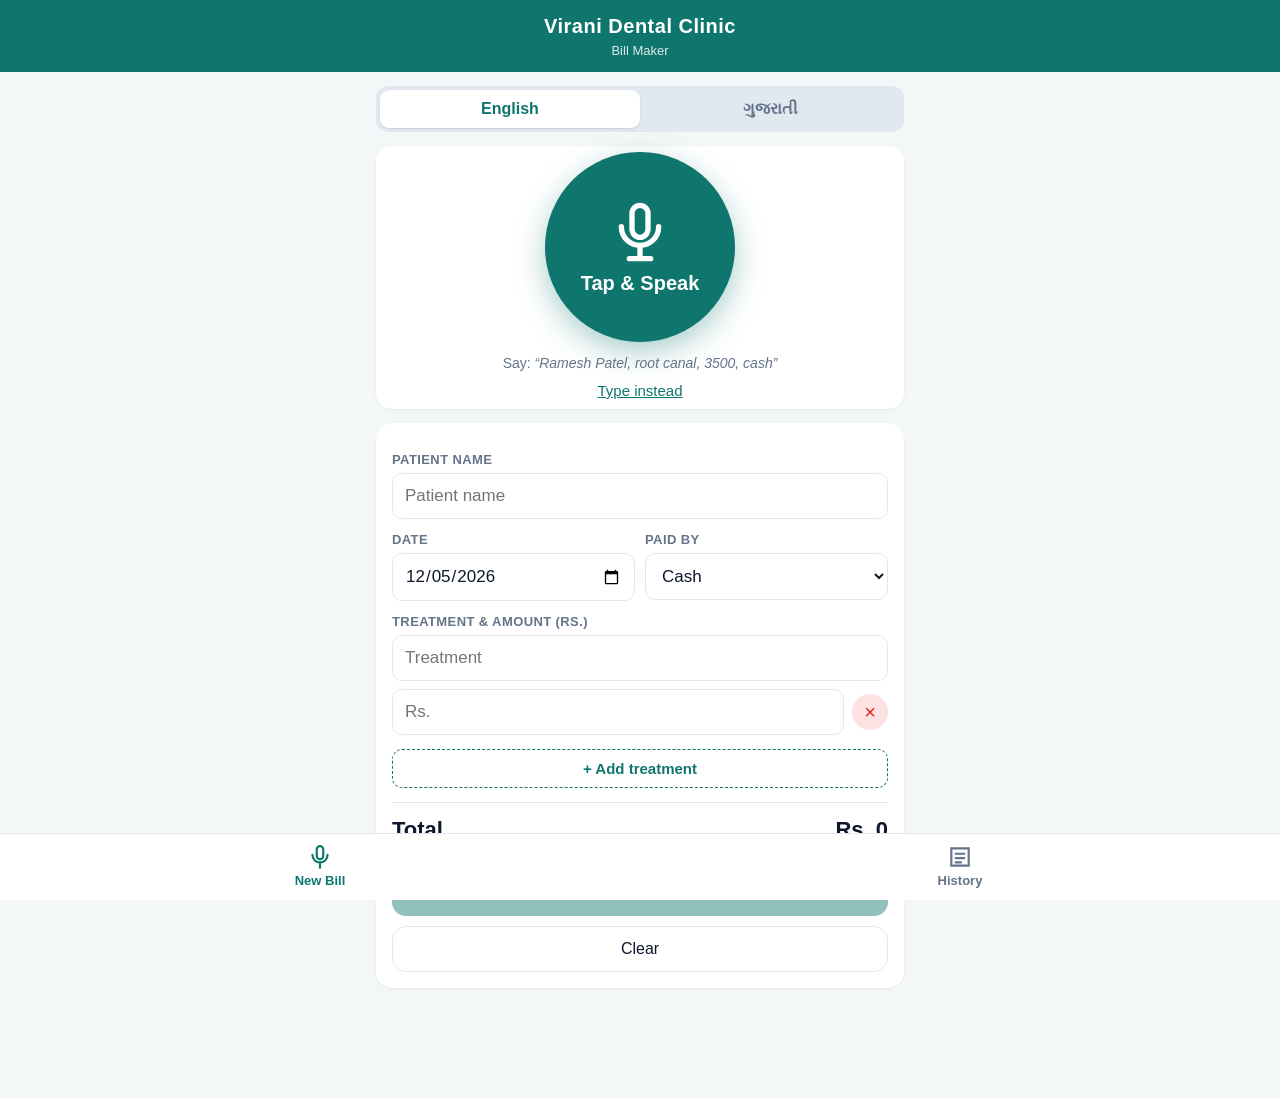
==== dental-bills/index.html @ dab7f84c "Add Virani Dental Clinic voice bill maker (iPhone web app) Co-Authored-By: Claude Opus 5.5 <noreply@" ====
<!doctype html>
<html lang="en">
<head>
<meta charset="utf-8">
<meta name="viewport" content="width=device-width, initial-scale=1, viewport-fit=cover">
<title>Virani Dental Bills</title>
<meta name="apple-mobile-web-app-title" content="Dental Bills">
<meta name="theme-color" content="#0f766e">
<link rel="apple-touch-icon" href="apple-touch-icon.png">
<link rel="icon" href="icon-512.png">
<style>
  :root {
    --teal: #0f766e; --teal-dark: #115e59; --teal-soft: #ccfbf1;
    --bg: #f4f7f7; --card: #fff; --ink: #0f172a; --muted: #64748b; --line: #e2e8f0;
    --red: #dc2626; --amber: #b45309;
  }
  * { box-sizing: border-box; -webkit-tap-highlight-color: transparent; }
  html, body { margin: 0; background: var(--bg); color: var(--ink);
    font: 17px/1.4 -apple-system, BlinkMacSystemFont, "Segoe UI", "Noto Sans Gujarati", sans-serif; }
  header { background: var(--teal); color: #fff; padding: calc(env(safe-area-inset-top) + 12px) 16px 12px; text-align: center; }
  header h1 { margin: 0; font-size: 20px; letter-spacing: .5px; }
  header p { margin: 2px 0 0; font-size: 13px; opacity: .85; }
  main { max-width: 560px; margin: 0 auto; padding: 14px 16px calc(96px + env(safe-area-inset-bottom)); }
  .tab { display: none; } .tab.on { display: block; }
  .card { background: var(--card); border-radius: 16px; padding: 16px; margin-bottom: 14px; box-shadow: 0 1px 3px rgba(0,0,0,.06); }

  .lang { display: flex; background: #e2e8f0; border-radius: 12px; padding: 4px; margin-bottom: 14px; }
  .lang button { flex: 1; border: 0; background: transparent; padding: 10px; border-radius: 9px; font-size: 16px; font-weight: 600; color: var(--muted); }
  .lang button.on { background: #fff; color: var(--teal); box-shadow: 0 1px 2px rgba(0,0,0,.1); }

  .micwrap { text-align: center; padding: 6px 0 2px; }
  #mic { width: 190px; height: 190px; border-radius: 50%; border: 0; background: var(--teal); color: #fff;
    font-size: 20px; font-weight: 700; box-shadow: 0 10px 30px rgba(15,118,110,.35); display: inline-flex;
    flex-direction: column; align-items: center; justify-content: center; gap: 8px; touch-action: manipulation; }
  #mic svg { width: 64px; height: 64px; }
  #mic.live { background: var(--red); box-shadow: 0 0 0 0 rgba(220,38,38,.5); animation: pulse 1.4s infinite; }
  @keyframes pulse { 0% { box-shadow: 0 0 0 0 rgba(220,38,38,.45); } 100% { box-shadow: 0 0 0 28px rgba(220,38,38,0); } }
  .hint { color: var(--muted); font-size: 14px; margin: 12px 0 0; }
  .heard { margin-top: 12px; padding: 10px 12px; border-radius: 10px; background: var(--teal-soft); color: var(--teal-dark); font-size: 15px; min-height: 22px; display: none; }
  .heard.show { display: block; }
  .msg { margin-top: 10px; font-size: 14px; color: var(--amber); display: none; }
  .msg.show { display: block; }
  .linkbtn { background: none; border: 0; color: var(--teal); font-size: 15px; text-decoration: underline; padding: 8px; }

  label { display: block; font-size: 13px; font-weight: 600; color: var(--muted); margin: 12px 0 4px; text-transform: uppercase; letter-spacing: .4px; }
  input, select, textarea { width: 100%; font-size: 17px; padding: 12px; border: 1px solid var(--line); border-radius: 10px; background: #fff; color: var(--ink); font-family: inherit; }
  input:focus, select:focus, textarea:focus { outline: 2px solid var(--teal); border-color: transparent; }
  .row2 { display: flex; gap: 10px; } .row2 > div { flex: 1; min-width: 0; }
  .item { display: flex; flex-wrap: wrap; gap: 8px; margin-bottom: 14px; align-items: center; }
  .item .d { flex: 1 1 100%; min-width: 0; } .item .a { flex: 1; min-width: 0; }
  .item .x { flex: none; width: 36px; height: 36px; border: 0; border-radius: 50%; background: #fee2e2; color: var(--red); font-size: 20px; line-height: 1; }
  .add { border: 1px dashed var(--teal); background: #fff; color: var(--teal); border-radius: 10px; padding: 10px; width: 100%; font-size: 15px; font-weight: 600; }
  .total { display: flex; justify-content: space-between; font-size: 22px; font-weight: 700; margin-top: 14px; padding-top: 12px; border-top: 1px solid var(--line); }
  .big { width: 100%; border: 0; border-radius: 14px; background: var(--teal); color: #fff; font-size: 19px; font-weight: 700; padding: 17px; margin-top: 14px; }
  .big:disabled { opacity: .45; }
  .ghost { width: 100%; border: 1px solid var(--line); border-radius: 14px; background: #fff; color: var(--ink); font-size: 16px; padding: 13px; margin-top: 10px; }

  nav { position: fixed; left: 0; right: 0; bottom: 0; display: flex; background: #fff; border-top: 1px solid var(--line); padding-bottom: env(safe-area-inset-bottom); }
  nav button { flex: 1; border: 0; background: none; padding: 10px 0 12px; font-size: 13px; font-weight: 600; color: var(--muted); display: flex; flex-direction: column; align-items: center; gap: 3px; }
  nav button svg { width: 26px; height: 26px; }
  nav button.on { color: var(--teal); }

  .stats { display: grid; grid-template-columns: repeat(3, 1fr); gap: 8px; margin-bottom: 14px; }
  .stat { background: #fff; border-radius: 14px; padding: 12px 8px; text-align: center; box-shadow: 0 1px 3px rgba(0,0,0,.06); }
  .stat b { display: block; font-size: 18px; font-variant-numeric: tabular-nums; }
  .stat span { font-size: 12px; color: var(--muted); }
  .filters { display: flex; gap: 8px; margin-bottom: 12px; } .filters > * { flex: 1; min-width: 0; }
  .day { margin: 16px 0 6px; display: flex; justify-content: space-between; font-size: 14px; font-weight: 700; color: var(--teal-dark); }
  .bill { background: #fff; border-radius: 12px; padding: 12px 14px; margin-bottom: 8px; display: flex; justify-content: space-between; gap: 10px; box-shadow: 0 1px 2px rgba(0,0,0,.05); }
  .bill .l { min-width: 0; } .bill .n { font-weight: 600; } .bill .p { font-size: 13px; color: var(--muted); white-space: nowrap; overflow: hidden; text-overflow: ellipsis; }
  .bill .r { text-align: right; flex: none; } .bill .amt { font-weight: 700; font-variant-numeric: tabular-nums; } .bill .no { font-size: 12px; color: var(--muted); }
  .empty { text-align: center; color: var(--muted); padding: 30px 10px; }

  .sheet { position: fixed; inset: 0; background: rgba(15,23,42,.45); display: none; align-items: flex-end; z-index: 10; }
  .sheet.show { display: flex; }
  .sheet .box { background: #fff; width: 100%; max-width: 560px; margin: 0 auto; border-radius: 18px 18px 0 0; padding: 18px 16px calc(18px + env(safe-area-inset-bottom)); }
  .sheet h3 { margin: 0 0 4px; } .sheet .sub { color: var(--muted); font-size: 14px; margin-bottom: 6px; }
  .danger { color: var(--red); }
  .toast { position: fixed; left: 50%; bottom: calc(90px + env(safe-area-inset-bottom)); transform: translateX(-50%); background: var(--ink); color: #fff; padding: 10px 18px; border-radius: 22px; font-size: 15px; opacity: 0; transition: opacity .25s; pointer-events: none; z-index: 20; white-space: nowrap; }
  .toast.show { opacity: 1; }
  .small { font-size: 13px; color: var(--muted); }
</style>
</head>
<body>
<header>
  <h1>Virani Dental Clinic</h1>
  <p>Bill Maker</p>
</header>

<main>
  <!-- ============ NEW BILL ============ -->
  <section id="tab-new" class="tab on">
    <div class="lang" id="lang">
      <button data-l="en-IN" class="on">English</button>
      <button data-l="gu-IN">ગુજરાતી</button>
    </div>

    <div class="card micwrap">
      <button id="mic" aria-label="Tap and speak">
        <svg viewBox="0 0 24 24" fill="none" stroke="currentColor" stroke-width="2" stroke-linecap="round" stroke-linejoin="round"><rect x="9" y="2" width="6" height="12" rx="3"/><path d="M5 10a7 7 0 0 0 14 0M12 17v5M8 22h8"/></svg>
        <span id="micLabel">Tap &amp; Speak</span>
      </button>
      <p class="hint" id="hint">Say: <i>“Ramesh Patel, root canal, 3500, cash”</i></p>
      <div class="heard" id="heard"></div>
      <div class="msg" id="msg"></div>
      <button class="linkbtn" id="typeToggle">Type instead</button>
      <div id="typeBox" style="display:none;text-align:left">
        <textarea id="typed" rows="2" placeholder="e.g. Ramesh Patel RCT 3500"></textarea>
        <button class="ghost" id="typedGo">Fill the bill from this</button>
      </div>
    </div>

    <div class="card">
      <label for="name">Patient name</label>
      <input id="name" autocomplete="off" autocapitalize="words" placeholder="Patient name">
      <div class="row2">
        <div><label for="date">Date</label><input id="date" type="date"></div>
        <div><label for="mode">Paid by</label>
          <select id="mode"><option>Cash</option><option>UPI</option><option>Card</option></select></div>
      </div>
      <label>Treatment &amp; amount (Rs.)</label>
      <div id="items"></div>
      <button class="add" id="addItem">+ Add treatment</button>
      <div class="total"><span>Total</span><span id="total">Rs. 0</span></div>
      <button class="big" id="make" disabled>Make Bill (PDF)</button>
      <button class="ghost" id="clear">Clear</button>
    </div>
    <datalist id="procList"></datalist>
  </section>

  <!-- ============ HISTORY ============ -->
  <section id="tab-hist" class="tab">
    <div class="stats">
      <div class="stat"><b id="sToday">0</b><span id="sTodayN">Today</span></div>
      <div class="stat"><b id="sMonth">0</b><span id="sMonthN">This month</span></div>
      <div class="stat"><b id="sAll">0</b><span id="sAllN">All bills</span></div>
    </div>
    <div class="filters">
      <select id="fMonth"></select>
      <input id="fSearch" placeholder="Search name" autocomplete="off">
    </div>
    <div class="card" style="padding:12px 14px" id="periodBox"><div class="total" style="margin:0;padding:0;border:0;font-size:18px"><span id="periodLabel">Total</span><span id="periodTotal">Rs. 0</span></div></div>
    <div id="list"></div>
    <button class="ghost" id="exportCsv">Download list (Excel / CSV)</button>
    <button class="ghost" id="backup">Backup all bills</button>
    <button class="ghost" id="restoreBtn">Restore from backup</button>
    <input type="file" id="restoreFile" accept=".json,application/json" style="display:none">
    <p class="small" style="text-align:center">Bills are saved only on this phone. Take a backup once a month.</p>
  </section>
</main>

<nav>
  <button data-t="new" class="on"><svg viewBox="0 0 24 24" fill="none" stroke="currentColor" stroke-width="2" stroke-linecap="round"><rect x="9" y="2" width="6" height="12" rx="3"/><path d="M5 10a7 7 0 0 0 14 0M12 17v5"/></svg>New Bill</button>
  <button data-t="hist"><svg viewBox="0 0 24 24" fill="none" stroke="currentColor" stroke-width="2" stroke-linecap="round"><path d="M4 4h16v16H4zM8 9h8M8 13h8M8 17h5"/></svg>History</button>
</nav>

<div class="sheet" id="sheet"><div class="box">
  <h3 id="shName"></h3>
  <div class="sub" id="shSub"></div>
  <div id="shItems" class="small"></div>
  <button class="big" id="shShare">Share / Print PDF</button>
  <button class="ghost" id="shEdit">Make a corrected copy</button>
  <button class="ghost danger" id="shDel">Delete bill</button>
  <button class="ghost" id="shClose">Close</button>
</div></div>
<div class="toast" id="toast"></div>

<script src="jspdf.umd.min.js"></script>
<script src="parser.js"></script>
<script>
(function () {
  'use strict';
  const $ = (id) => document.getElementById(id);
  const P = window.BillParser;
  const KEY = 'vdc_bills_v1', CKEY = 'vdc_counter_v1', LKEY = 'vdc_lang';
  const CLINIC = {
    name: 'VIRANI DENTAL CLINIC',
    doctor: 'Dr Sonal Virani',
    degree: 'BDS, MDS (Prosthodontics)',
    address: 'Virani Hospital, Gurukul Corner, Dhebar Road, Rajkot-360002',
    phone: '0281-2367367',
  };

  // ---------- storage ----------
  function load() { try { return JSON.parse(localStorage.getItem(KEY)) || []; } catch (e) { return []; } }
  function store(b) { try { localStorage.setItem(KEY, JSON.stringify(b)); return true; } catch (e) { alert('Could not save on this phone: ' + e.message); return false; } }
  function nextNo(bills) {
    let c = 0; try { c = parseInt(localStorage.getItem(CKEY) || '0', 10) || 0; } catch (e) {}
    const max = bills.reduce((m, b) => Math.max(m, b.no || 0), 0);
    return Math.max(c, max) + 1;
  }
  if (navigator.storage && navigator.storage.persist) navigator.storage.persist().catch(() => {});

  // ---------- helpers ----------
  const fmt = (n) => (Math.round(Number(n) || 0)).toLocaleString('en-IN');
  const today = () => { const d = new Date(); d.setMinutes(d.getMinutes() - d.getTimezoneOffset()); return d.toISOString().slice(0, 10); };
  const MON = ['Jan', 'Feb', 'Mar', 'Apr', 'May', 'Jun', 'Jul', 'Aug', 'Sep', 'Oct', 'Nov', 'Dec'];
  const DAYS = ['Sun', 'Mon', 'Tue', 'Wed', 'Thu', 'Fri', 'Sat'];
  function niceDate(iso, withDay) {
    const [y, m, d] = iso.split('-').map(Number);
    const dt = new Date(y, m - 1, d);
    return (withDay ? DAYS[dt.getDay()] + ', ' : '') + String(d).padStart(2, '0') + ' ' + MON[m - 1] + ' ' + y;
  }
  function toast(t) { const el = $('toast'); el.textContent = t; el.classList.add('show'); clearTimeout(toast.t); toast.t = setTimeout(() => el.classList.remove('show'), 2200); }
  function esc(s) { return String(s).replace(/[&<>"']/g, (c) => ({ '&': '&amp;', '<': '&lt;', '>': '&gt;', '"': '&quot;', "'": '&#39;' }[c])); }

  // ---------- tabs ----------
  document.querySelectorAll('nav button').forEach((b) => b.addEventListener('click', () => {
    document.querySelectorAll('nav button').forEach((x) => x.classList.toggle('on', x === b));
    document.querySelectorAll('.tab').forEach((t) => t.classList.toggle('on', t.id === 'tab-' + b.dataset.t));
    if (b.dataset.t === 'hist') renderHistory();
    window.scrollTo(0, 0);
  }));

  // ---------- language ----------
  let lang = 'en-IN';
  try { lang = localStorage.getItem(LKEY) || 'en-IN'; } catch (e) {}
  function setLang(l) {
    lang = l;
    try { localStorage.setItem(LKEY, l); } catch (e) {}
    document.querySelectorAll('#lang button').forEach((b) => b.classList.toggle('on', b.dataset.l === l));
    $('hint').innerHTML = l === 'gu-IN'
      ? 'બોલો: <i>“રમેશ પટેલ, રૂટ કેનાલ, સાડા ત્રણ હજાર, રોકડા”</i>'
      : 'Say: <i>“Ramesh Patel, root canal, 3500, cash”</i>';
  }
  document.querySelectorAll('#lang button').forEach((b) => b.addEventListener('click', () => setLang(b.dataset.l)));
  setLang(lang);

  // ---------- bill form ----------
  $('procList').innerHTML = P.PROCEDURES.map((p) => '<option value="' + esc(p) + '">').join('');
  function addItem(desc, amount) {
    const row = document.createElement('div');
    row.className = 'item';
    row.innerHTML = '<input class="d" list="procList" placeholder="Treatment"><input class="a" type="number" inputmode="numeric" placeholder="Rs.">' +
      '<button class="x" aria-label="Remove">×</button>';
    row.querySelector('.d').value = desc || '';
    row.querySelector('.a').value = amount ? Math.round(amount) : '';
    row.querySelector('.x').addEventListener('click', () => { row.remove(); if (!$('items').children.length) addItem(); update(); });
    row.querySelectorAll('input').forEach((i) => i.addEventListener('input', update));
    $('items').appendChild(row);
  }
  function readItems() {
    return Array.from($('items').children).map((r) => ({
      desc: r.querySelector('.d').value.trim(),
      amount: Math.round(parseFloat(r.querySelector('.a').value) || 0),
    })).filter((i) => i.desc || i.amount);
  }
  function update() {
    const items = readItems();
    const total = items.reduce((s, i) => s + i.amount, 0);
    $('total').textContent = 'Rs. ' + fmt(total);
    $('make').disabled = !($('name').value.trim() && total > 0);
  }
  function resetForm() {
    $('name').value = ''; $('date').value = today(); $('mode').value = 'Cash';
    $('items').innerHTML = ''; addItem();
    $('heard').classList.remove('show'); $('msg').classList.remove('show');
    update();
  }
  $('name').addEventListener('input', update);
  $('addItem').addEventListener('click', () => { addItem(); update(); });
  $('clear').addEventListener('click', resetForm);
  resetForm();

  function fillFrom(r) {
    if (r.name) $('name').value = r.name;
    if (r.items.length) { $('items').innerHTML = ''; r.items.forEach((i) => addItem(i.desc, i.amount)); }
    if (r.mode) $('mode').value = r.mode;
    $('date').value = $('date').value || today();
    update();
    const missing = [];
    if (!r.name) missing.push('patient name');
    if (!r.items.length) missing.push('treatment');
    if (!r.items.some((i) => i.amount > 0)) missing.push('amount');
    showMsg(missing.length ? 'Could not catch the ' + missing.join(', ') + ' — please type it below, or tap the mic and say it again.' : '');
    if (!missing.length) toast('Got it — check and tap Make Bill');
  }
  function showMsg(t) { $('msg').textContent = t; $('msg').classList.toggle('show', !!t); }

  $('typeToggle').addEventListener('click', () => {
    const box = $('typeBox'); const open = box.style.display === 'none';
    box.style.display = open ? 'block' : 'none';
    if (open) $('typed').focus();
  });
  $('typedGo').addEventListener('click', () => {
    const t = $('typed').value.trim(); if (!t) return;
    $('heard').textContent = t; $('heard').classList.add('show');
    fillFrom(P.best([t]));
  });

  // ---------- speech ----------
  const SR = window.SpeechRecognition || window.webkitSpeechRecognition;
  let rec = null, listening = false, silenceT = null, hardT = null, finalText = '', interim = '', alts = [];

  function joinResults(results) {
    // iOS sometimes repeats the whole sentence in each result; avoid doubling.
    let acc = '';
    for (const r of results) {
      const t = r.trim(); if (!t) continue;
      if (!acc || t.startsWith(acc)) acc = t;
      else if (!acc.endsWith(t)) acc += ' ' + t;
    }
    return acc;
  }

  function startListening() {
    if (!SR) {
      showMsg('Voice is not available in this browser. Open this page in Safari, or use “Type instead” and tap the 🎤 on the keyboard.');
      $('typeBox').style.display = 'block';
      return;
    }
    rec = new SR();
    rec.lang = lang;
    rec.continuous = true;
    rec.interimResults = true;
    rec.maxAlternatives = 5;
    finalText = ''; interim = ''; alts = [];
    rec.onresult = (e) => {
      const finals = [], partial = [], altSets = [];
      for (let i = 0; i < e.results.length; i++) {
        const r = e.results[i];
        (r.isFinal ? finals : partial).push(r[0].transcript);
        const a = []; for (let j = 0; j < r.length; j++) a.push(r[j].transcript);
        altSets.push(a);
      }
      finalText = joinResults(finals);
      interim = joinResults(partial);
      alts = altSets;
      const shown = (finalText + ' ' + interim).trim();
      $('heard').textContent = shown || '…'; $('heard').classList.add('show');
      clearTimeout(silenceT);
      silenceT = setTimeout(stopListening, 2500);
    };
    rec.onerror = (e) => {
      const m = {
        'not-allowed': 'Microphone is blocked. On iPhone: Settings → Safari → Microphone → Allow, and Settings → Siri → turn on “Siri” or dictation.',
        'service-not-allowed': 'Speech is turned off. On iPhone: Settings → General → Keyboard → turn on “Enable Dictation”, and allow Siri.',
        'no-speech': 'Did not hear anything. Hold the phone close and speak after tapping.',
        'network': 'Voice needs internet. Check Wi-Fi / mobile data.',
        'language-not-supported': 'This phone cannot listen in Gujarati yet — switch to English, or use “Type instead” with the Gujarati keyboard mic.',
      }[e.error];
      if (m) showMsg(m);
    };
    rec.onend = finish;
    try { rec.start(); } catch (e) { showMsg('Could not start the mic: ' + e.message); return; }
    listening = true;
    $('mic').classList.add('live'); $('micLabel').textContent = 'Listening… tap when done';
    $('heard').textContent = '…'; $('heard').classList.add('show'); showMsg('');
    clearTimeout(hardT); hardT = setTimeout(stopListening, 45000);
  }
  function stopListening() {
    clearTimeout(silenceT); clearTimeout(hardT);
    if (rec && listening) { try { rec.stop(); } catch (e) { finish(); } }
  }
  function finish() {
    if (!listening) return;
    listening = false;
    clearTimeout(silenceT); clearTimeout(hardT);
    $('mic').classList.remove('live'); $('micLabel').textContent = 'Tap & Speak';
    const main = (finalText + ' ' + interim).trim();
    if (!main) { $('heard').classList.remove('show'); return; }
    // Try the alternatives the phone offers and keep the one that makes the most complete bill
    const cands = [main];
    alts.forEach((a, i) => a.slice(1).forEach((alt) => {
      const copy = alts.map((x) => x[0]); copy[i] = alt; cands.push(joinResults(copy));
    }));
    const r = P.best(cands.slice(0, 12));
    $('heard').textContent = '“' + r.heard + '”';
    fillFrom(r);
  }
  $('mic').addEventListener('click', () => (listening ? stopListening() : startListening()));

  // ---------- PDF ----------
  function makePdf(b) {
    const { jsPDF } = window.jspdf;
    const doc = new jsPDF({ unit: 'mm', format: 'a5' });
    const W = 148, M = 12;
    const teal = [15, 118, 110];
    doc.setFillColor(...teal); doc.rect(0, 0, W, 36, 'F');
    doc.setTextColor(255, 255, 255);
    doc.setFont('helvetica', 'bold'); doc.setFontSize(19);
    doc.text(CLINIC.name, W / 2, 12, { align: 'center' });
    doc.setFontSize(11.5);
    doc.text(CLINIC.doctor, W / 2, 19, { align: 'center' });
    doc.setFont('helvetica', 'normal'); doc.setFontSize(9.5);
    doc.text(CLINIC.degree, W / 2, 24, { align: 'center' });
    doc.setFontSize(8.5);
    doc.text(CLINIC.address, W / 2, 29.2, { align: 'center' });
    doc.text('Phone: ' + CLINIC.phone, W / 2, 33.4, { align: 'center' });

    doc.setTextColor(15, 23, 42);
    doc.setFont('helvetica', 'bold'); doc.setFontSize(12);
    doc.text('BILL / RECEIPT', W / 2, 45, { align: 'center' });
    doc.setDrawColor(...teal); doc.setLineWidth(0.4); doc.line(W / 2 - 18, 46.5, W / 2 + 18, 46.5);

    doc.setFontSize(10);
    let y = 55;
    const lv = (label, value, x) => { doc.setFont('helvetica', 'normal'); doc.setTextColor(100, 116, 139); doc.text(label, x, y);
      doc.setFont('helvetica', 'bold'); doc.setTextColor(15, 23, 42); doc.text(value, x + doc.getTextWidth(label) + 1.5, y); };
    lv('Bill No:', String(b.no), M);
    doc.setFont('helvetica', 'normal'); doc.setTextColor(100, 116, 139);
    const dateStr = niceDate(b.date);
    doc.setFont('helvetica', 'bold'); const dw = doc.getTextWidth(dateStr);
    doc.setFont('helvetica', 'normal'); const lw = doc.getTextWidth('Date: ');
    doc.text('Date:', W - M - dw - lw, y);
    doc.setFont('helvetica', 'bold'); doc.setTextColor(15, 23, 42); doc.text(dateStr, W - M, y, { align: 'right' });
    y = 62;
    lv('Patient Name:', b.name, M);

    // table
    y = 70;
    doc.setFillColor(236, 253, 245); doc.rect(M, y, W - 2 * M, 8, 'F');
    doc.setFont('helvetica', 'bold'); doc.setFontSize(9.5); doc.setTextColor(17, 94, 89);
    doc.text('No.', M + 2, y + 5.4); doc.text('Treatment', M + 13, y + 5.4); doc.text('Amount (Rs.)', W - M - 2, y + 5.4, { align: 'right' });
    y += 8;
    doc.setFont('helvetica', 'normal'); doc.setTextColor(15, 23, 42); doc.setFontSize(10);
    b.items.forEach((it, i) => {
      const lines = doc.splitTextToSize(it.desc || '-', W - 2 * M - 48);
      const h = Math.max(8, lines.length * 4.6 + 3.4);
      doc.text(String(i + 1), M + 2, y + 5.4);
      doc.text(lines, M + 13, y + 5.4);
      doc.text(fmt(it.amount), W - M - 2, y + 5.4, { align: 'right' });
      y += h;
      doc.setDrawColor(226, 232, 240); doc.setLineWidth(0.2); doc.line(M, y, W - M, y);
    });
    y += 1;
    doc.setFillColor(...teal); doc.rect(M, y, W - 2 * M, 9, 'F');
    doc.setTextColor(255, 255, 255); doc.setFont('helvetica', 'bold'); doc.setFontSize(11);
    doc.text('TOTAL', M + 13, y + 6); doc.text('Rs. ' + fmt(b.total), W - M - 2, y + 6, { align: 'right' });
    y += 15;
    doc.setTextColor(15, 23, 42); doc.setFont('helvetica', 'normal'); doc.setFontSize(9.5);
    const words = doc.splitTextToSize('Amount in words: Rupees ' + P.inWords(b.total) + ' Only', W - 2 * M);
    doc.text(words, M, y); y += words.length * 4.6 + 2;
    doc.text('Payment mode: ' + (b.mode || 'Cash'), M, y); y += 5;
    doc.text('Received with thanks.', M, y);

    // signature
    const sy = 185;
    doc.setDrawColor(148, 163, 184); doc.setLineWidth(0.3); doc.line(W - M - 50, sy, W - M, sy);
    doc.setFont('helvetica', 'bold'); doc.setFontSize(10); doc.text(CLINIC.doctor, W - M - 25, sy + 5, { align: 'center' });
    doc.setFont('helvetica', 'normal'); doc.setFontSize(8); doc.setTextColor(100, 116, 139);
    doc.text(CLINIC.degree, W - M - 25, sy + 9, { align: 'center' });
    doc.setFontSize(7.5);
    doc.text('Thank you for visiting Virani Dental Clinic.', W / 2, 204, { align: 'center' });
    return doc;
  }
  function fileName(b) { return 'Bill-' + b.no + '-' + b.name.replace(/[^A-Za-z0-9]+/g, '-').replace(/^-|-$/g, '') + '-' + b.date + '.pdf'; }

  async function sharePdf(b) {
    const blob = makePdf(b).output('blob');
    const name = fileName(b);
    const file = new File([blob], name, { type: 'application/pdf' });
    if (navigator.canShare && navigator.canShare({ files: [file] })) {
      try { await navigator.share({ files: [file], title: name }); return; }
      catch (e) { if (e.name === 'AbortError') return; }
    }
    const url = URL.createObjectURL(blob);
    const a = document.createElement('a');
    a.href = url; a.download = name; a.target = '_blank'; a.rel = 'noopener';
    document.body.appendChild(a); a.click(); a.remove();
    setTimeout(() => URL.revokeObjectURL(url), 60000);
  }

  $('make').addEventListener('click', () => {
    const items = readItems().map((i) => ({ desc: P.toEnglish(i.desc) || 'Dental Treatment', amount: i.amount }));
    const name = P.toEnglish($('name').value.trim());
    const total = items.reduce((s, i) => s + i.amount, 0);
    if (!name || total <= 0) return;
    const bills = load();
    const b = {
      id: Date.now().toString(36) + Math.random().toString(36).slice(2, 6),
      no: nextNo(bills), date: $('date').value || today(), name, items, total,
      mode: $('mode').value, heard: ($('heard').textContent || '').replace(/^“|”$/g, ''), createdAt: new Date().toISOString(),
    };
    bills.push(b);
    if (!store(bills)) return;
    try { localStorage.setItem(CKEY, String(b.no)); } catch (e) {}
    sharePdf(b);
    toast('Bill No. ' + b.no + ' saved');
    resetForm();
  });

  // ---------- history ----------
  function monthKey(iso) { return iso.slice(0, 7); }
  function monthLabel(k) { const [y, m] = k.split('-').map(Number); return MON[m - 1] + ' ' + y; }

  function renderHistory() {
    const bills = load();
    const t = today(), mk = monthKey(t);
    const sum = (arr) => arr.reduce((s, b) => s + b.total, 0);
    const tb = bills.filter((b) => b.date === t), mb = bills.filter((b) => monthKey(b.date) === mk);
    $('sToday').textContent = 'Rs. ' + fmt(sum(tb)); $('sTodayN').textContent = 'Today · ' + tb.length;
    $('sMonth').textContent = 'Rs. ' + fmt(sum(mb)); $('sMonthN').textContent = MON[Number(mk.slice(5)) - 1] + ' · ' + mb.length;
    $('sAll').textContent = 'Rs. ' + fmt(sum(bills)); $('sAllN').textContent = 'All · ' + bills.length;

    const months = Array.from(new Set(bills.map((b) => monthKey(b.date)).concat([mk]))).sort().reverse();
    const sel = $('fMonth'), cur = sel.value || mk;
    sel.innerHTML = '<option value="all">All months</option>' + months.map((m) => '<option value="' + m + '">' + monthLabel(m) + '</option>').join('');
    sel.value = months.includes(cur) || cur === 'all' ? cur : mk;

    const q = $('fSearch').value.trim().toLowerCase();
    const shown = bills.filter((b) => (sel.value === 'all' || monthKey(b.date) === sel.value) &&
      (!q || b.name.toLowerCase().includes(q) || String(b.no) === q))
      .sort((a, b) => (b.date + b.createdAt).localeCompare(a.date + a.createdAt));
    $('periodLabel').textContent = (sel.value === 'all' ? 'All months' : monthLabel(sel.value)) + ' · ' + shown.length + ' bills';
    $('periodTotal').textContent = 'Rs. ' + fmt(sum(shown));

    if (!shown.length) { $('list').innerHTML = '<div class="empty">No bills here yet.</div>'; return; }
    const byDay = {};
    shown.forEach((b) => (byDay[b.date] = byDay[b.date] || []).push(b));
    $('list').innerHTML = Object.keys(byDay).sort().reverse().map((d) => {
      const arr = byDay[d];
      return '<div class="day"><span>' + niceDate(d, true) + '</span><span>Rs. ' + fmt(sum(arr)) + ' · ' + arr.length + '</span></div>' +
        arr.map((b) => '<div class="bill" data-id="' + b.id + '"><div class="l"><div class="n">' + esc(b.name) + '</div><div class="p">' +
          esc(b.items.map((i) => i.desc).join(', ')) + '</div></div><div class="r"><div class="amt">Rs. ' + fmt(b.total) +
          '</div><div class="no">No. ' + b.no + ' · ' + esc(b.mode || 'Cash') + '</div></div></div>').join('');
    }).join('');
  }
  $('fMonth').addEventListener('change', renderHistory);
  $('fSearch').addEventListener('input', renderHistory);

  let open = null;
  $('list').addEventListener('click', (e) => {
    const el = e.target.closest('.bill'); if (!el) return;
    open = load().find((b) => b.id === el.dataset.id); if (!open) return;
    $('shName').textContent = open.name;
    $('shSub').textContent = 'Bill No. ' + open.no + ' · ' + niceDate(open.date) + ' · ' + (open.mode || 'Cash');
    $('shItems').innerHTML = open.items.map((i) => esc(i.desc) + ' — Rs. ' + fmt(i.amount)).join('<br>') + '<br><b>Total Rs. ' + fmt(open.total) + '</b>';
    $('sheet').classList.add('show');
  });
  const closeSheet = () => { $('sheet').classList.remove('show'); };
  $('shClose').addEventListener('click', closeSheet);
  $('sheet').addEventListener('click', (e) => { if (e.target.id === 'sheet') closeSheet(); });
  $('shShare').addEventListener('click', () => open && sharePdf(open));
  $('shDel').addEventListener('click', () => {
    if (!open || !confirm('Delete bill No. ' + open.no + ' for ' + open.name + '?')) return;
    store(load().filter((b) => b.id !== open.id)); closeSheet(); renderHistory(); toast('Bill deleted');
  });
  $('shEdit').addEventListener('click', () => {
    if (!open) return;
    $('name').value = open.name; $('date').value = open.date; $('mode').value = open.mode || 'Cash';
    $('items').innerHTML = ''; open.items.forEach((i) => addItem(i.desc, i.amount)); update();
    closeSheet(); document.querySelector('nav button[data-t="new"]').click();
    toast('Fix it, tap Make Bill, then delete the old one');
  });

  async function shareText(text, name, type) {
    const file = new File([text], name, { type });
    if (navigator.canShare && navigator.canShare({ files: [file] })) {
      try { await navigator.share({ files: [file], title: name }); return; } catch (e) { if (e.name === 'AbortError') return; }
    }
    const url = URL.createObjectURL(file);
    const a = document.createElement('a'); a.href = url; a.download = name; document.body.appendChild(a); a.click(); a.remove();
    setTimeout(() => URL.revokeObjectURL(url), 60000);
  }
  $('exportCsv').addEventListener('click', () => {
    const bills = load().sort((a, b) => a.date.localeCompare(b.date) || a.no - b.no);
    const q = (s) => '"' + String(s).replace(/"/g, '""') + '"';
    const rows = [['Bill No', 'Date', 'Patient', 'Treatment', 'Amount', 'Paid by'].join(',')];
    bills.forEach((b) => rows.push([b.no, b.date, q(b.name), q(b.items.map((i) => i.desc + ' (' + i.amount + ')').join('; ')), b.total, b.mode || 'Cash'].join(',')));
    shareText('﻿' + rows.join('\n'), 'Virani-Dental-Bills-' + today() + '.csv', 'text/csv');
  });
  $('backup').addEventListener('click', () => {
    shareText(JSON.stringify({ app: 'virani-dental-bills', v: 1, counter: nextNo(load()) - 1, bills: load() }), 'Virani-Bills-Backup-' + today() + '.json', 'application/json');
  });
  $('restoreBtn').addEventListener('click', () => $('restoreFile').click());
  $('restoreFile').addEventListener('change', async (e) => {
    const f = e.target.files[0]; if (!f) return;
    try {
      const data = JSON.parse(await f.text());
      const incoming = Array.isArray(data) ? data : data.bills;
      if (!Array.isArray(incoming)) throw new Error('not a backup file');
      const have = load(), ids = new Set(have.map((b) => b.id));
      const add = incoming.filter((b) => b && b.id && !ids.has(b.id));
      store(have.concat(add));
      if (data.counter) try { localStorage.setItem(CKEY, String(Math.max(data.counter, nextNo(have) - 1))); } catch (err) {}
      toast(add.length + ' bills restored'); renderHistory();
    } catch (err) { alert('Could not read that file: ' + err.message); }
    e.target.value = '';
  });
})();
</script>
</body>
</html>
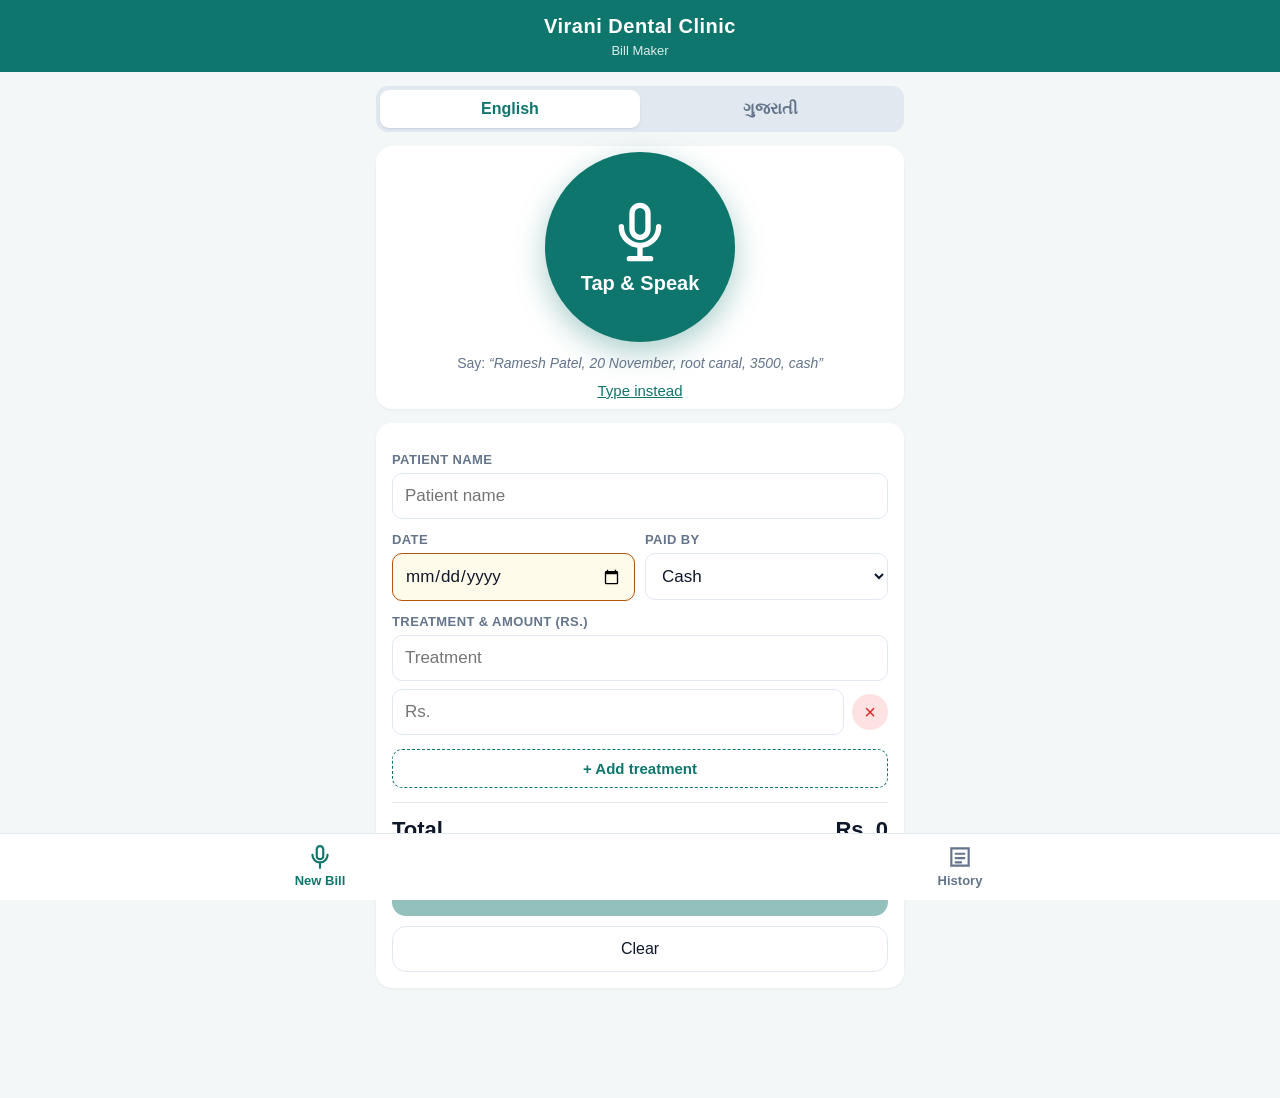
==== commit 592b3f5c: "Bill maker: date must be spoken, no automatic date Co-Authored-By: Claude Opus 5.5 <noreply@anthropi" ====
--- a/dental-bills/index.html
+++ b/dental-bills/index.html
@@ -46,6 +46,7 @@
   input, select, textarea { width: 100%; font-size: 17px; padding: 12px; border: 1px solid var(--line); border-radius: 10px; background: #fff; color: var(--ink); font-family: inherit; }
   input:focus, select:focus, textarea:focus { outline: 2px solid var(--teal); border-color: transparent; }
   .row2 { display: flex; gap: 10px; } .row2 > div { flex: 1; min-width: 0; }
+  input.need { border-color: var(--amber); background: #fffbeb; }
   .item { display: flex; flex-wrap: wrap; gap: 8px; margin-bottom: 14px; align-items: center; }
   .item .d { flex: 1 1 100%; min-width: 0; } .item .a { flex: 1; min-width: 0; }
   .item .x { flex: none; width: 36px; height: 36px; border: 0; border-radius: 50%; background: #fee2e2; color: var(--red); font-size: 20px; line-height: 1; }
@@ -100,12 +101,12 @@
         <svg viewBox="0 0 24 24" fill="none" stroke="currentColor" stroke-width="2" stroke-linecap="round" stroke-linejoin="round"><rect x="9" y="2" width="6" height="12" rx="3"/><path d="M5 10a7 7 0 0 0 14 0M12 17v5M8 22h8"/></svg>
         <span id="micLabel">Tap &amp; Speak</span>
       </button>
-      <p class="hint" id="hint">Say: <i>“Ramesh Patel, root canal, 3500, cash”</i></p>
+      <p class="hint" id="hint">Say: <i>“Ramesh Patel, 20 November, root canal, 3500, cash”</i></p>
       <div class="heard" id="heard"></div>
       <div class="msg" id="msg"></div>
       <button class="linkbtn" id="typeToggle">Type instead</button>
       <div id="typeBox" style="display:none;text-align:left">
-        <textarea id="typed" rows="2" placeholder="e.g. Ramesh Patel RCT 3500"></textarea>
+        <textarea id="typed" rows="2" placeholder="e.g. Ramesh Patel 20 November RCT 3500"></textarea>
         <button class="ghost" id="typedGo">Fill the bill from this</button>
       </div>
     </div>
@@ -220,8 +221,8 @@
     try { localStorage.setItem(LKEY, l); } catch (e) {}
     document.querySelectorAll('#lang button').forEach((b) => b.classList.toggle('on', b.dataset.l === l));
     $('hint').innerHTML = l === 'gu-IN'
-      ? 'બોલો: <i>“રમેશ પટેલ, રૂટ કેનાલ, સાડા ત્રણ હજાર, રોકડા”</i>'
-      : 'Say: <i>“Ramesh Patel, root canal, 3500, cash”</i>';
+      ? 'બોલો: <i>“રમેશ પટેલ, ૨૦ નવેમ્બર, રૂટ કેનાલ, સાડા ત્રણ હજાર, રોકડા”</i>'
+      : 'Say: <i>“Ramesh Patel, 20 November, root canal, 3500, cash”</i>';
   }
   document.querySelectorAll('#lang button').forEach((b) => b.addEventListener('click', () => setLang(b.dataset.l)));
   setLang(lang);
@@ -249,15 +250,17 @@
     const items = readItems();
     const total = items.reduce((s, i) => s + i.amount, 0);
     $('total').textContent = 'Rs. ' + fmt(total);
-    $('make').disabled = !($('name').value.trim() && total > 0);
+    $('make').disabled = !($('name').value.trim() && $('date').value && total > 0);
+    $('date').classList.toggle('need', !$('date').value);
   }
   function resetForm() {
-    $('name').value = ''; $('date').value = today(); $('mode').value = 'Cash';
+    $('name').value = ''; $('date').value = ''; $('mode').value = 'Cash';
     $('items').innerHTML = ''; addItem();
     $('heard').classList.remove('show'); $('msg').classList.remove('show');
     update();
   }
   $('name').addEventListener('input', update);
+  $('date').addEventListener('input', update); $('date').addEventListener('change', update);
   $('addItem').addEventListener('click', () => { addItem(); update(); });
   $('clear').addEventListener('click', resetForm);
   resetForm();
@@ -266,10 +269,11 @@
     if (r.name) $('name').value = r.name;
     if (r.items.length) { $('items').innerHTML = ''; r.items.forEach((i) => addItem(i.desc, i.amount)); }
     if (r.mode) $('mode').value = r.mode;
-    $('date').value = $('date').value || today();
+    if (r.date) $('date').value = r.date;
     update();
     const missing = [];
     if (!r.name) missing.push('patient name');
+    if (!r.date) missing.push('date');
     if (!r.items.length) missing.push('treatment');
     if (!r.items.some((i) => i.amount > 0)) missing.push('amount');
     showMsg(missing.length ? 'Could not catch the ' + missing.join(', ') + ' — please type it below, or tap the mic and say it again.' : '');
@@ -465,11 +469,11 @@
     const items = readItems().map((i) => ({ desc: P.toEnglish(i.desc) || 'Dental Treatment', amount: i.amount }));
     const name = P.toEnglish($('name').value.trim());
     const total = items.reduce((s, i) => s + i.amount, 0);
-    if (!name || total <= 0) return;
+    if (!name || total <= 0 || !$('date').value) return;
     const bills = load();
     const b = {
       id: Date.now().toString(36) + Math.random().toString(36).slice(2, 6),
-      no: nextNo(bills), date: $('date').value || today(), name, items, total,
+      no: nextNo(bills), date: $('date').value, name, items, total,
       mode: $('mode').value, heard: ($('heard').textContent || '').replace(/^“|”$/g, ''), createdAt: new Date().toISOString(),
     };
     bills.push(b);
